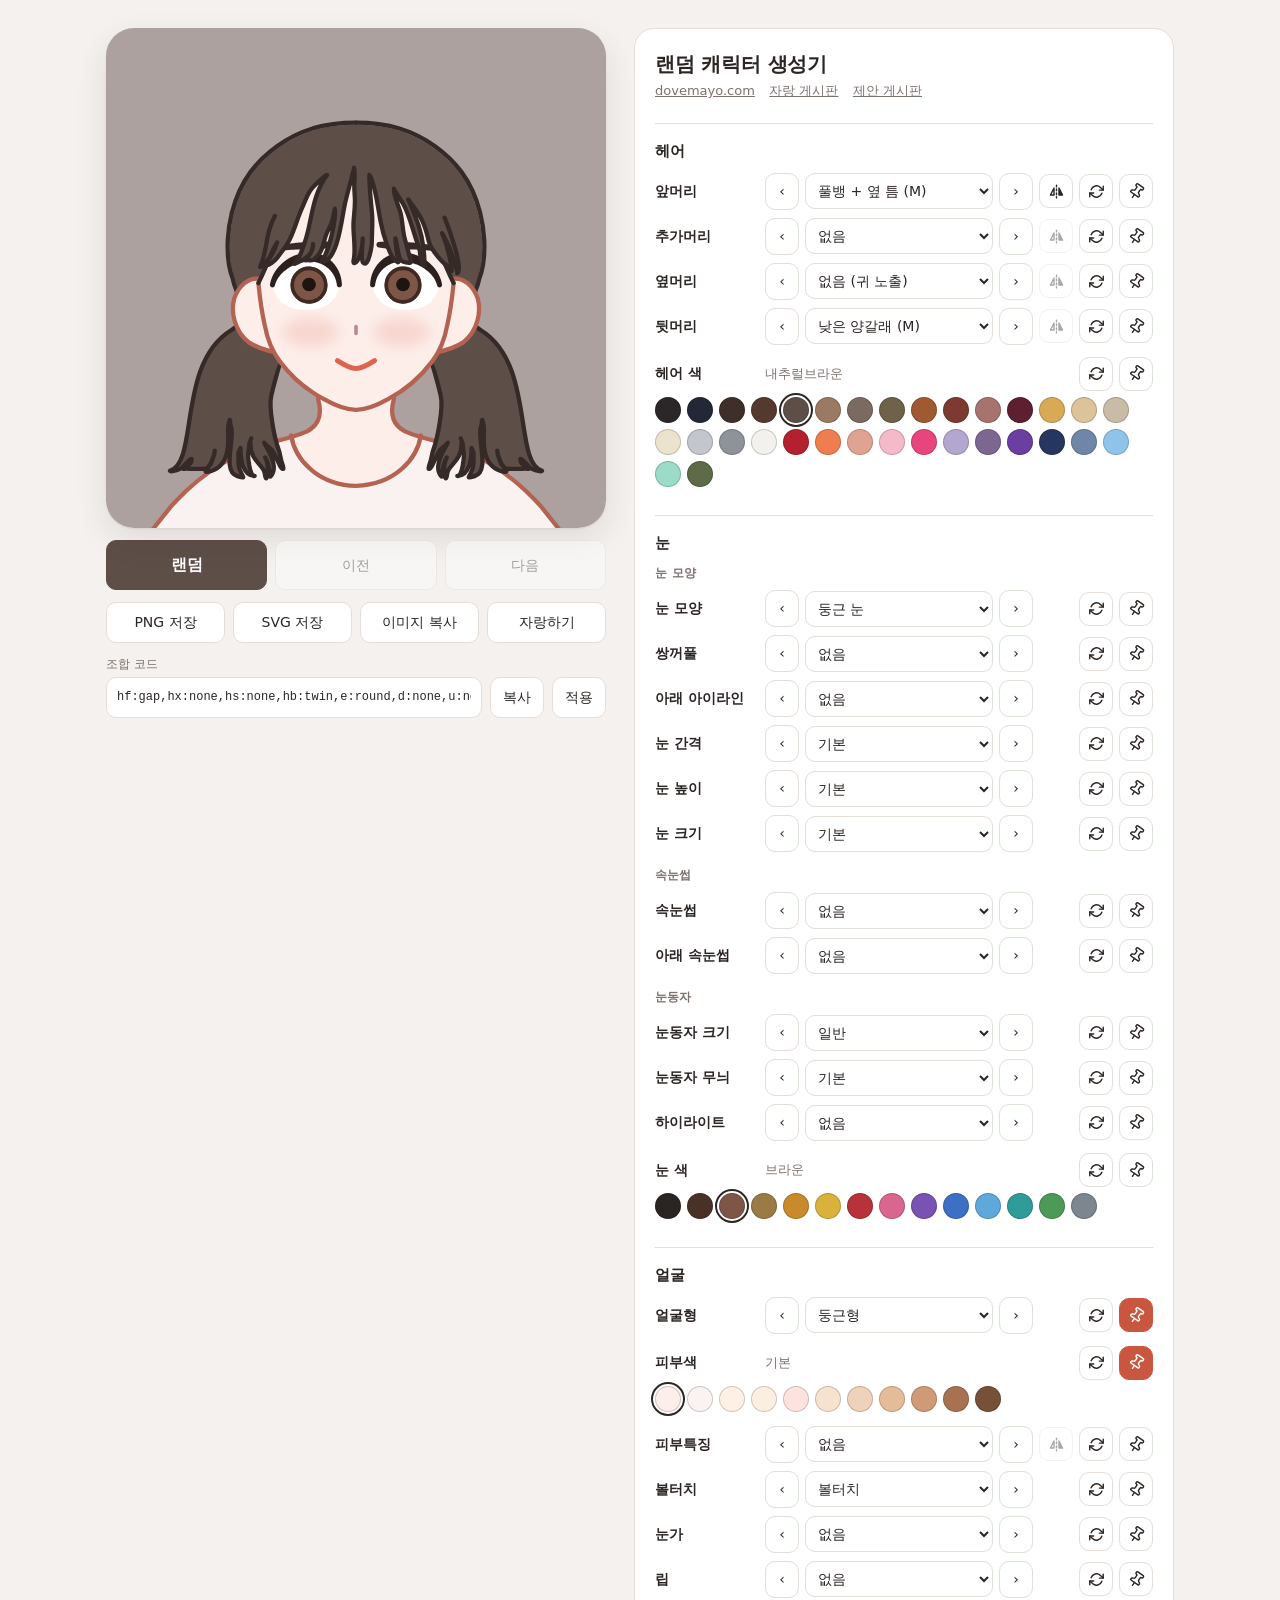
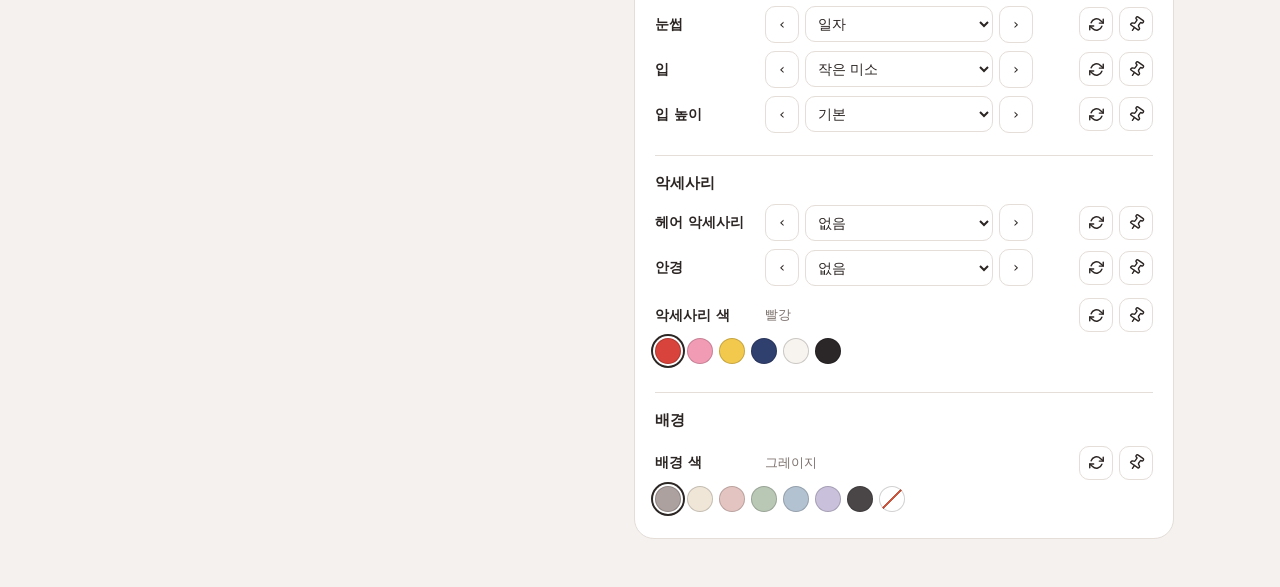
==== index.html @ 331a9b40 "Owner's parts renamed to English ids and regrouped; flip stays as set; 4x4 sample sheet in the local" ====
<!doctype html>
<html lang="ko">
<head>
  <meta charset="utf-8">
  <meta name="viewport" content="width=device-width, initial-scale=1">
  <title>랜덤 캐릭터 생성기</title>
  <link rel="stylesheet" href="css/style.css">
</head>
<body>
  <main class="app">
    <section class="stage">
      <div class="preview-wrap">
        <div id="preview" class="preview" aria-label="캐릭터 미리보기"></div>
        <!-- 휴대폰에서만 보이는 카드 위 버튼 (카드 아래 버튼 대신) -->
        <div class="card-tools left">
          <button id="ico-random" class="ico" type="button" aria-label="랜덤" title="랜덤"><svg viewBox="0 0 24 24" aria-hidden="true"><path d="M21.5 4.5v5.5H16"/><path d="M2.5 19.5V14H8"/><path d="M4.4 9.5A8 8 0 0 1 17.6 6.3L21.5 10M2.5 14l3.9 3.7a8 8 0 0 0 13.2-3.2"/></svg></button>
        </div>
        <div class="card-tools right">
          <button id="ico-prev" class="ico" type="button" aria-label="이전 캐릭터" title="이전"><svg viewBox="0 0 24 24" aria-hidden="true"><path d="M9 7 4 12l5 5"/><path d="M4 12h10a6 6 0 0 1 6 6"/></svg></button>
          <button id="ico-show" class="ico" type="button" aria-label="자랑 게시판에 올리기" title="자랑하기"><svg viewBox="0 0 24 24" aria-hidden="true"><path d="M12 15V4"/><path d="m7.5 8.5 4.5-4.5 4.5 4.5"/><path d="M5 13v5a2 2 0 0 0 2 2h10a2 2 0 0 0 2-2v-5"/></svg></button>
          <button id="ico-copy" class="ico" type="button" aria-label="이미지 복사" title="이미지 복사"><svg viewBox="0 0 24 24" aria-hidden="true"><rect x="9" y="9" width="11" height="11" rx="2.5"/><path d="M15 9V6.5A2.5 2.5 0 0 0 12.5 4h-6A2.5 2.5 0 0 0 4 6.5v6A2.5 2.5 0 0 0 6.5 15H9"/></svg></button>
        </div>
        <p id="status" class="toast" role="status"></p>
      </div>

      <div class="actions">
        <button id="btn-random" class="primary" type="button" title="단축키: 스페이스">랜덤</button>
        <button id="btn-prev" type="button" title="이전 캐릭터 (←)">이전</button>
        <button id="btn-next" type="button" title="다음 캐릭터 (→)">다음</button>
      </div>

      <div class="actions four">
        <button id="btn-png" type="button">PNG 저장</button>
        <button id="btn-svg" type="button">SVG 저장</button>
        <button id="btn-copy-image" type="button" title="왼쪽 위에 dovemayo.com 이 작게 들어간 이미지를 복사합니다">이미지 복사</button>
        <button id="btn-show" type="button" title="자랑 게시판에 이 캐릭터를 올립니다">자랑하기</button>
      </div>

      <div id="build-bar" class="build-bar" hidden>
        <button id="btn-build" type="button">빌드</button>
        <button id="btn-items" type="button">항목 편집</button>
        <button id="btn-sheet" type="button">4×4 샘플</button>
        <span id="build-status" class="status">parts 폴더를 저장하면 자동으로 빌드됩니다.</span>
      </div>

      <div class="code">
        <label for="code">조합 코드</label>
        <div class="code-row">
          <input id="code" type="text" spellcheck="false" autocomplete="off">
          <button id="btn-copy" type="button">복사</button>
          <button id="btn-apply" type="button">적용</button>
        </div>
      </div>
    </section>

    <aside class="panel">
      <header class="panel-head">
        <h1>랜덤 캐릭터 생성기</h1>
        <a class="repo" href="https://dovemayo.com/">dovemayo.com</a>
        <a class="repo" href="https://dovemayo.com/character/show/">자랑 게시판</a>
        <a class="repo" href="https://dovemayo.com/character/board/">제안 게시판</a>
      </header>
      <div id="groups"></div>
    </aside>
  </main>

  <dialog id="items-dialog" class="items-dialog">
    <form method="dialog" class="items-head">
      <h2>항목 편집</h2>
      <select id="items-cat" aria-label="항목"></select>
      <button id="items-folder" type="button">폴더 열기</button>
      <button value="close" aria-label="닫기">닫기</button>
    </form>
    <p class="items-help">이름·순서·랜덤 비중을 고치고 저장하세요. 파일을 폴더에 넣거나 빼도 다음 빌드 때 목록이 자동으로 맞춰집니다.</p>
    <div class="items-table-wrap">
      <table class="items-table">
        <thead><tr><th>순서</th><th>이름</th><th>파일</th><th>비중</th><th>기본</th><th></th></tr></thead>
        <tbody id="items-body"></tbody>
      </table>
    </div>
    <div class="items-foot">
      <span id="items-status" class="status"></span>
      <button id="items-save" type="button" class="primary">저장</button>
    </div>
  </dialog>

  <dialog id="sheet-dialog" class="sheet-dialog">
    <form method="dialog" class="items-head">
      <h2>4×4 샘플</h2>
      <button id="sheet-again" type="button">다시 뽑기</button>
      <button id="sheet-save" type="button" class="primary">samples 폴더에 저장</button>
      <button value="close" aria-label="닫기">닫기</button>
    </form>
    <p class="items-help">고정한 항목은 그대로 두고 16명을 뽑습니다. 얼굴을 누르면 그 캐릭터를 불러옵니다.</p>
    <div id="sheet-grid" class="sheet-grid"></div>
    <span id="sheet-status" class="status"></span>
  </dialog>

  <script src="js/core.js"></script>
  <script src="js/palettes.js"></script>
  <script src="js/parts-data.js"></script>
  <script src="js/app.js"></script>
</body>
</html>
---- css/style.css ----
:root {
  --page: #f4f1ee;
  --card: #ffffff;
  --ink: #2b2523;
  --muted: #7d726e;
  --rule: #e4ddd8;
  --accent: #5d4e48;
  --accent-ink: #ffffff;
  --on: #c9573f;
}

/* 복사한 이미지의 dovemayo.com 글자에 쓴다 (둘기마요고딕 소문자) */
@font-face {
  font-family: "Dovemayo Gothic";
  src: url("../fonts/dovemayo-gothic-latin.woff2") format("woff2");
  font-display: swap;
}

* { box-sizing: border-box; }

body {
  margin: 0;
  background: var(--page);
  color: var(--ink);
  font: 14px/1.5 "Pretendard", "Malgun Gothic", "Apple SD Gothic Neo", system-ui, sans-serif;
}

.app {
  display: grid;
  grid-template-columns: minmax(280px, 520px) minmax(320px, 540px);
  gap: 28px;
  justify-content: center;
  align-items: start;
  max-width: 1100px;
  margin: 0 auto;
  padding: 28px 16px 48px;
}

/* ---------- 미리보기 ---------- */
.stage { position: sticky; top: 20px; display: grid; gap: 12px; }

.preview {
  aspect-ratio: 1;
  border-radius: 28px;
  overflow: hidden;
  background:
    repeating-conic-gradient(#ebe6e2 0 25%, #f7f4f1 0 50%) 0 0 / 24px 24px;
  box-shadow: 0 1px 2px rgba(60, 40, 30, .08), 0 12px 32px rgba(60, 40, 30, .10);
}
.preview svg { display: block; width: 100%; height: 100%; }
.preview-wrap { position: relative; }

/* 카드 위 버튼: 휴대폰에서만 보인다 */
.card-tools { position: absolute; top: 10px; display: none; gap: 6px; }
.card-tools.left { left: 10px; }
.card-tools.right { right: 10px; }
.ico {
  width: 38px;
  height: 38px;
  padding: 0;
  display: grid;
  place-items: center;
  border-radius: 11px;
  border: 1px solid rgba(43, 37, 35, .10);
  background: rgba(255, 255, 255, .86);
  -webkit-tap-highlight-color: transparent;
}
.ico svg { width: 19px; height: 19px; fill: none; stroke: currentColor; stroke-width: 2; stroke-linecap: round; stroke-linejoin: round; }

/* 안내 글: 카드 아래쪽에 잠깐 뜬다 */
.toast {
  position: absolute;
  left: 50%;
  bottom: 12px;
  transform: translateX(-50%);
  margin: 0;
  padding: 5px 11px;
  border-radius: 9px;
  background: rgba(43, 37, 35, .84);
  color: #fff;
  font-size: 12px;
  white-space: nowrap;
  pointer-events: none;
}
.toast:empty { display: none; }

.actions { display: grid; grid-template-columns: repeat(3, 1fr); gap: 8px; }
.actions.four { grid-template-columns: repeat(4, 1fr); }
.actions.four button { padding-inline: 4px; white-space: nowrap; }

button {
  font: inherit;
  color: var(--ink);
  background: var(--card);
  border: 1px solid var(--rule);
  border-radius: 10px;
  padding: 9px 12px;
  cursor: pointer;
}
button:hover { border-color: #c9beb8; }
button:active { transform: translateY(1px); }
button:disabled { opacity: .4; cursor: default; }
button:focus-visible, select:focus-visible, input:focus-visible {
  outline: 2px solid var(--on);
  outline-offset: 2px;
}

button.primary {
  background: var(--accent);
  border-color: var(--accent);
  color: var(--accent-ink);
  font-weight: 700;
  font-size: 16px;
  padding: 12px;
}
button.primary:hover { background: #4d403b; }

.build-bar { display: flex; align-items: center; gap: 10px; }
.build-bar .status { margin: 0; }
.build-bar[hidden] { display: none; }

.toggle { display: flex; align-items: center; gap: 8px; font-size: 13px; color: var(--muted); cursor: pointer; }
.toggle input { width: 16px; height: 16px; accent-color: var(--accent); }

.code label { display: block; font-size: 12px; color: var(--muted); margin-bottom: 4px; }
.code-row { display: grid; grid-template-columns: 1fr auto auto; gap: 8px; }
.code input {
  min-width: 0;
  font: 12px/1.4 ui-monospace, Consolas, monospace;
  color: var(--ink);
  background: var(--card);
  border: 1px solid var(--rule);
  border-radius: 10px;
  padding: 9px 10px;
}
.status { min-height: 1.5em; margin: 6px 0 0; font-size: 12px; color: var(--muted); }

/* ---------- 패널 ---------- */
.panel {
  background: var(--card);
  border: 1px solid var(--rule);
  border-radius: 20px;
  padding: 20px;
}
.panel-head h1 { margin: 0; font-size: 20px; letter-spacing: -.01em; }
.panel-head p { margin: 2px 0 0; color: var(--muted); font-size: 13px; }
.panel h2 {
  margin: 22px 0 10px;
  padding-top: 16px;
  border-top: 1px solid var(--rule);
  font-size: 15px;
  font-weight: 700;
  color: var(--ink);
}

.panel h3 {
  margin: 14px 0 8px;
  font-size: 12px;
  font-weight: 700;
  color: var(--muted);
  letter-spacing: .02em;
}
.panel h2 + h3 { margin-top: 0; }
.panel-head .repo { display: inline-block; margin: 2px 10px 0 0; font-size: 13px; color: var(--muted); }

.rows { display: grid; gap: 8px; }

.row {
  display: grid;
  grid-template-columns: 104px 34px 1fr 34px auto;
  gap: 6px;
  align-items: center;
}
.row .name, .color-head .name { font-weight: 600; white-space: nowrap; }

.row select {
  width: 100%;
  min-width: 0;
  font: inherit;
  color: var(--ink);
  background: var(--card);
  border: 1px solid var(--rule);
  border-radius: 10px;
  padding: 8px 8px;
}

.row button { padding: 7px 0; }
.row .step { width: 34px; }
.row .file { padding: 7px 10px; font-size: 12px; white-space: nowrap; }
.row .tools { display: flex; gap: 6px; }
.tool, .tool-gap { width: 34px; height: 34px; flex: none; }
.row .tool, .color-head .tool { padding: 0; display: grid; place-items: center; }
.tool svg { width: 17px; height: 17px; fill: none; stroke: currentColor; stroke-width: 2; stroke-linecap: round; stroke-linejoin: round; }
.tool:disabled { opacity: .28; cursor: default; }
.flip.idle { opacity: .4; }
.flip[aria-pressed="true"] { background: var(--accent); border-color: var(--accent); color: #fff; }

.lock[aria-pressed="true"] {
  background: var(--on);
  border-color: var(--on);
  color: #fff;
}

/* ---------- 색 ---------- */
.color-row { display: grid; gap: 6px; padding: 4px 0 6px; }
.color-head {
  display: grid;
  grid-template-columns: 104px 1fr auto auto;
  gap: 6px;
  align-items: center;
}
.color-head .picked { color: var(--muted); font-size: 13px; }

.swatches { display: flex; flex-wrap: wrap; gap: 6px; }
.swatch {
  width: 26px;
  height: 26px;
  padding: 0;
  border-radius: 50%;
  border: 1px solid rgba(0, 0, 0, .18);
}
.swatch[aria-pressed="true"] {
  box-shadow: 0 0 0 2px var(--card), 0 0 0 4px var(--ink);
}
.swatch.none {
  background:
    linear-gradient(135deg, transparent 46%, #c9573f 46% 54%, transparent 54%),
    #fff;
}

/* ---------- 휴대폰 ----------
   얼굴 카드는 화면 위에 붙어 있고, 버튼은 카드 위의 아이콘 셋뿐이다 (랜덤 / 이전 · 이미지 복사).
   항목은 한 줄에 하나: 이름 · 선택 · 랜덤 · 고정 */
@media (max-width: 760px) {
  .app { grid-template-columns: minmax(0, 1fr); gap: 10px; padding: 0 12px 40px; }
  .stage {
    position: sticky;
    top: 0;
    z-index: 5;
    display: block;
    margin: 0 -12px;
    padding: 10px 12px 8px;
    background: var(--page);
    box-shadow: 0 6px 10px -8px rgba(60, 40, 30, .35);
  }
  .preview-wrap { width: min(100%, 42vh, 400px); width: min(100%, 42svh, 400px); margin: 0 auto; }
  .preview { border-radius: 22px; box-shadow: 0 1px 2px rgba(60, 40, 30, .08); }
  .stage .actions, .stage .code, .stage .build-bar { display: none; }
  .card-tools { display: flex; }

  .panel { padding: 14px 12px; border-radius: 16px; }
  .panel-head h1 { font-size: 17px; }
  .panel h2 { margin: 16px 0 8px; padding-top: 12px; }
  .panel h3 { margin: 10px 0 6px; }
  .rows { gap: 6px; }
  .row { grid-template-columns: 82px minmax(0, 1fr) auto; gap: 5px; }
  .row .tools { gap: 5px; }
  .tool-gap { display: none; }
  .row .step { display: none; }
  .row .name, .color-head .name { font-size: 13px; overflow: hidden; text-overflow: ellipsis; }
  .row select { padding: 7px 4px; }
  .row .file { padding: 7px 8px; }
  .color-head { grid-template-columns: 82px minmax(0, 1fr) auto auto; gap: 5px; }
  .swatch { width: 28px; height: 28px; }
}

/* ---------- 항목 편집 ---------- */
.items-dialog {
  width: min(760px, calc(100vw - 32px));
  max-height: calc(100vh - 48px);
  border: 1px solid var(--rule);
  border-radius: 16px;
  padding: 18px;
  background: var(--card);
  color: var(--ink);
}
.sheet-dialog { width: min(820px, calc(100vw - 32px)); max-height: calc(100vh - 32px); border: 1px solid var(--rule); border-radius: 18px; padding: 16px; color: var(--ink); background: var(--card); }
.sheet-dialog::backdrop { background: rgba(40, 30, 25, .35); }
.sheet-dialog[open] { display: flex; flex-direction: column; gap: 10px; }
.sheet-grid { display: grid; grid-template-columns: repeat(4, 1fr); overflow: auto; border-radius: 12px; }
.sheet-grid button { padding: 0; border: 0; border-radius: 0; background: none; display: block; cursor: pointer; }
.sheet-grid svg { display: block; width: 100%; height: auto; }
.sheet-grid button:hover { filter: brightness(1.06); }
.items-dialog::backdrop { background: rgba(40, 30, 25, .35); }
.items-dialog[open] { display: flex; flex-direction: column; gap: 10px; }
.items-head { display: flex; align-items: center; gap: 8px; margin: 0; }
.items-head h2 { margin: 0 auto 0 0; font-size: 17px; }
.items-head select { font: inherit; padding: 7px 8px; border: 1px solid var(--rule); border-radius: 10px; background: var(--card); color: var(--ink); }
.items-help { margin: 0; font-size: 12px; color: var(--muted); }
.items-table-wrap { overflow: auto; border: 1px solid var(--rule); border-radius: 10px; }
.items-table { width: 100%; border-collapse: collapse; font-size: 13px; }
.items-table th { position: sticky; top: 0; background: #faf8f6; text-align: left; font-weight: 600; color: var(--muted); padding: 7px 8px; border-bottom: 1px solid var(--rule); }
.items-table td { padding: 5px 8px; border-bottom: 1px solid #f0ebe7; vertical-align: middle; }
.items-table input[type="text"] { width: 100%; min-width: 120px; font: inherit; padding: 6px 8px; border: 1px solid var(--rule); border-radius: 8px; }
.items-table input[type="number"] { width: 64px; font: inherit; padding: 6px; border: 1px solid var(--rule); border-radius: 8px; }
.items-table .file { font: 12px ui-monospace, Consolas, monospace; color: var(--muted); }
.items-table .order, .items-table .acts { white-space: nowrap; }
.items-table td button { padding: 4px 8px; font-size: 12px; }
.items-table button.danger { color: #b33a2a; }
.items-foot { display: flex; align-items: center; gap: 10px; justify-content: flex-end; }
.items-foot .status { margin: 0 auto 0 0; }
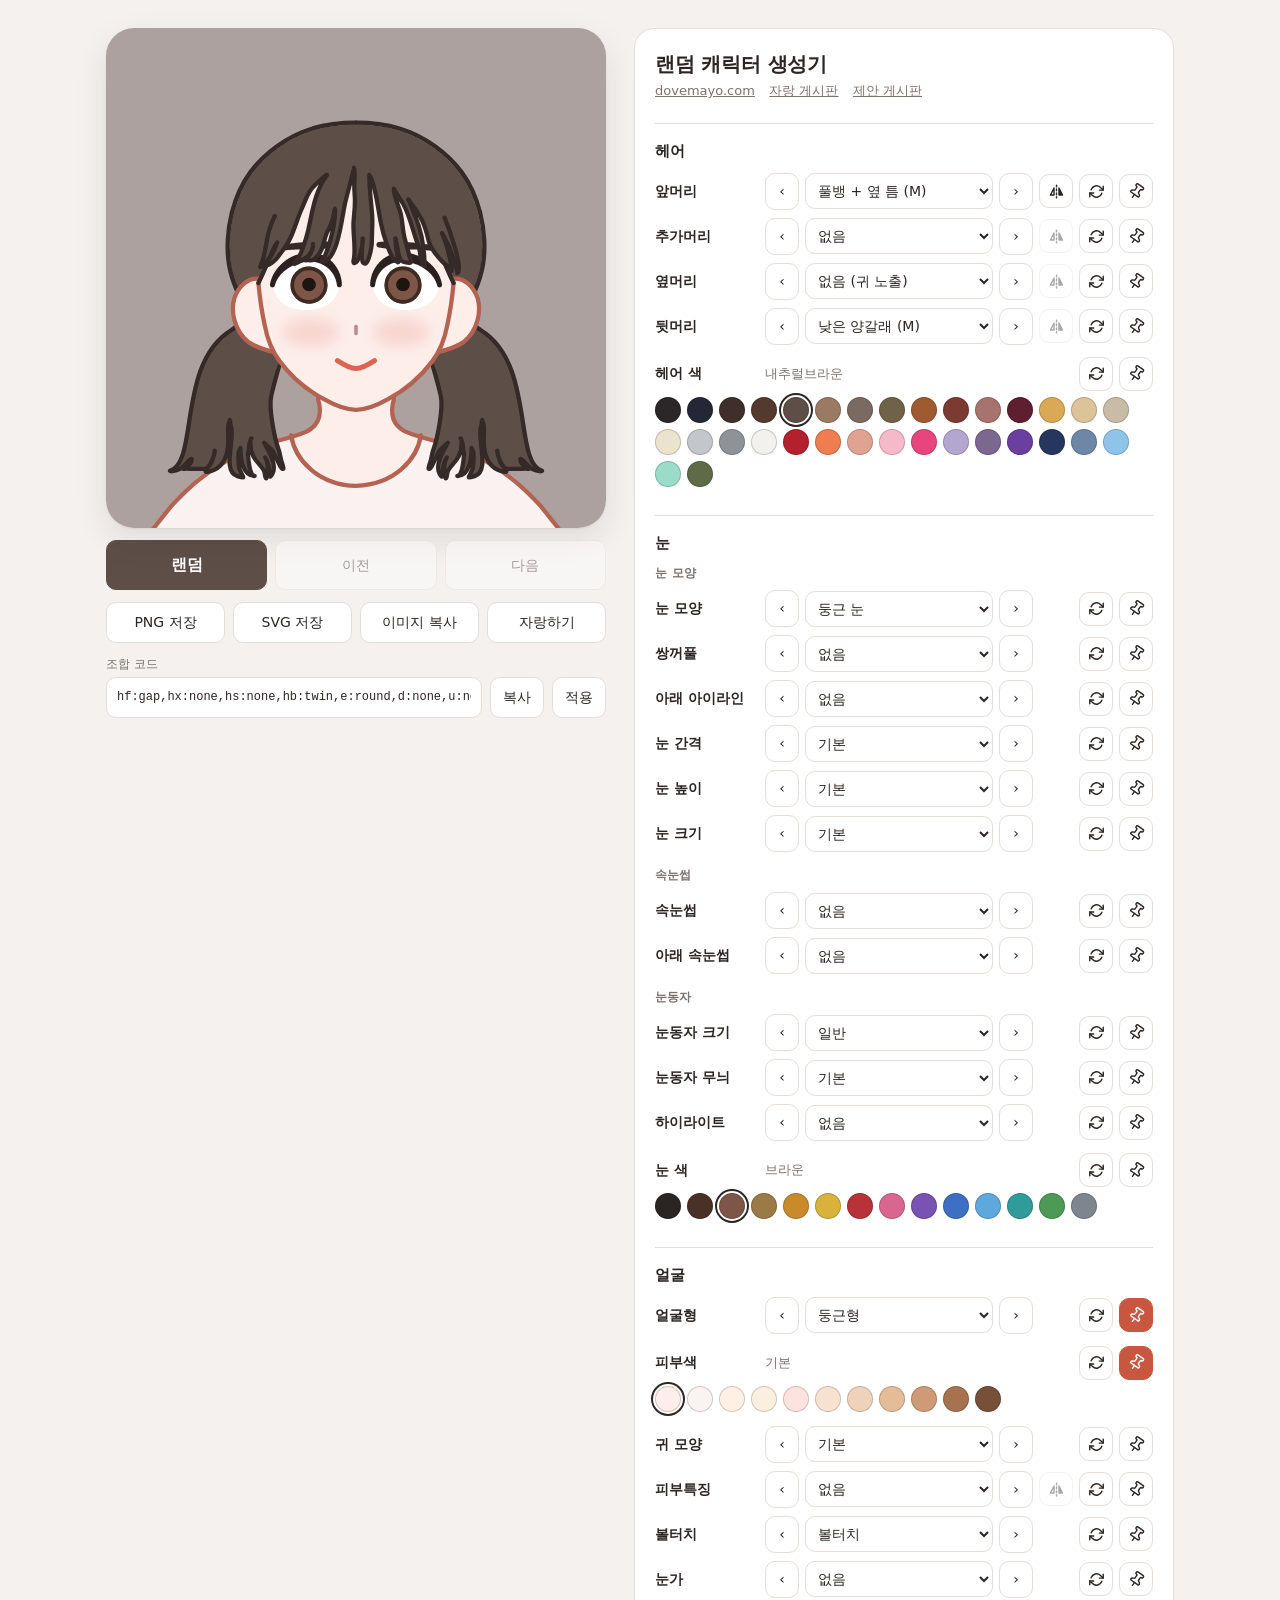
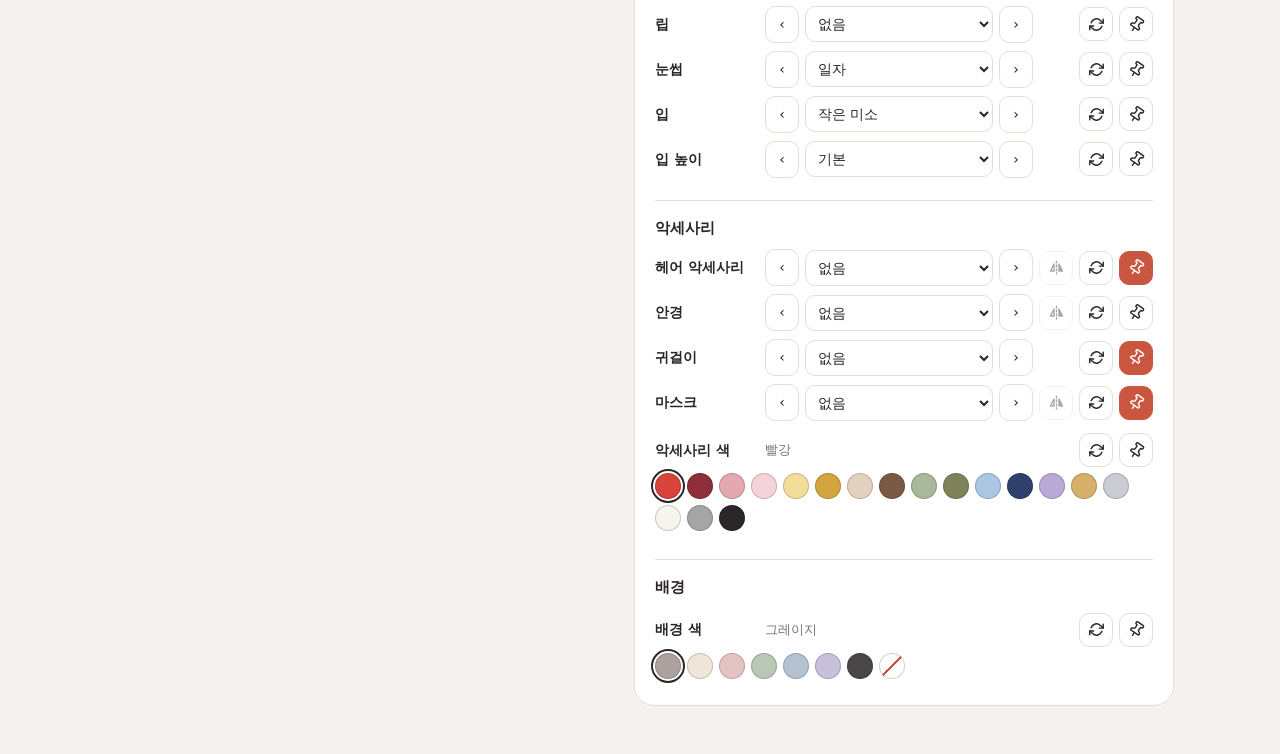
==== commit 473f30dd: "Hair accessory, earring and mask start locked at none; 4x4 sample: per-cell reroll, saved as 16 roun" ====
--- a/index.html
+++ b/index.html
@@ -91,7 +91,7 @@
       <button id="sheet-save" type="button" class="primary">samples 폴더에 저장</button>
       <button value="close" aria-label="닫기">닫기</button>
     </form>
-    <p class="items-help">고정한 항목은 그대로 두고 16명을 뽑습니다. 얼굴을 누르면 그 캐릭터를 불러옵니다.</p>
+    <p class="items-help">고정한 항목은 그대로 두고 16명을 뽑습니다. 얼굴을 누르면 그 캐릭터를 불러오고, 칸 왼쪽 위 버튼은 그 칸만 다시 뽑습니다.</p>
     <div id="sheet-grid" class="sheet-grid"></div>
     <span id="sheet-status" class="status"></span>
   </dialog>
--- a/css/style.css
+++ b/css/style.css
@@ -277,10 +277,13 @@
 .sheet-dialog { width: min(820px, calc(100vw - 32px)); max-height: calc(100vh - 32px); border: 1px solid var(--rule); border-radius: 18px; padding: 16px; color: var(--ink); background: var(--card); }
 .sheet-dialog::backdrop { background: rgba(40, 30, 25, .35); }
 .sheet-dialog[open] { display: flex; flex-direction: column; gap: 10px; }
-.sheet-grid { display: grid; grid-template-columns: repeat(4, 1fr); overflow: auto; border-radius: 12px; }
-.sheet-grid button { padding: 0; border: 0; border-radius: 0; background: none; display: block; cursor: pointer; }
-.sheet-grid svg { display: block; width: 100%; height: auto; }
-.sheet-grid button:hover { filter: brightness(1.06); }
+.sheet-grid { display: grid; grid-template-columns: repeat(4, 1fr); gap: 8px; overflow: auto; padding: 2px; }
+.sheet-cell { position: relative; border-radius: 14px; overflow: hidden; }
+.sheet-face { padding: 0; border: 0; border-radius: 0; background: none; display: block; width: 100%; cursor: pointer; }
+.sheet-face svg { display: block; width: 100%; height: auto; }
+.sheet-face:hover { filter: brightness(1.06); }
+.sheet-re { position: absolute; top: 6px; left: 6px; width: 28px; height: 28px; padding: 0; display: grid; place-items: center; border-radius: 9px; border: 1px solid rgba(43, 37, 35, .10); background: rgba(255, 255, 255, .86); }
+.sheet-re svg { width: 15px; height: 15px; }
 .items-dialog::backdrop { background: rgba(40, 30, 25, .35); }
 .items-dialog[open] { display: flex; flex-direction: column; gap: 10px; }
 .items-head { display: flex; align-items: center; gap: 8px; margin: 0; }
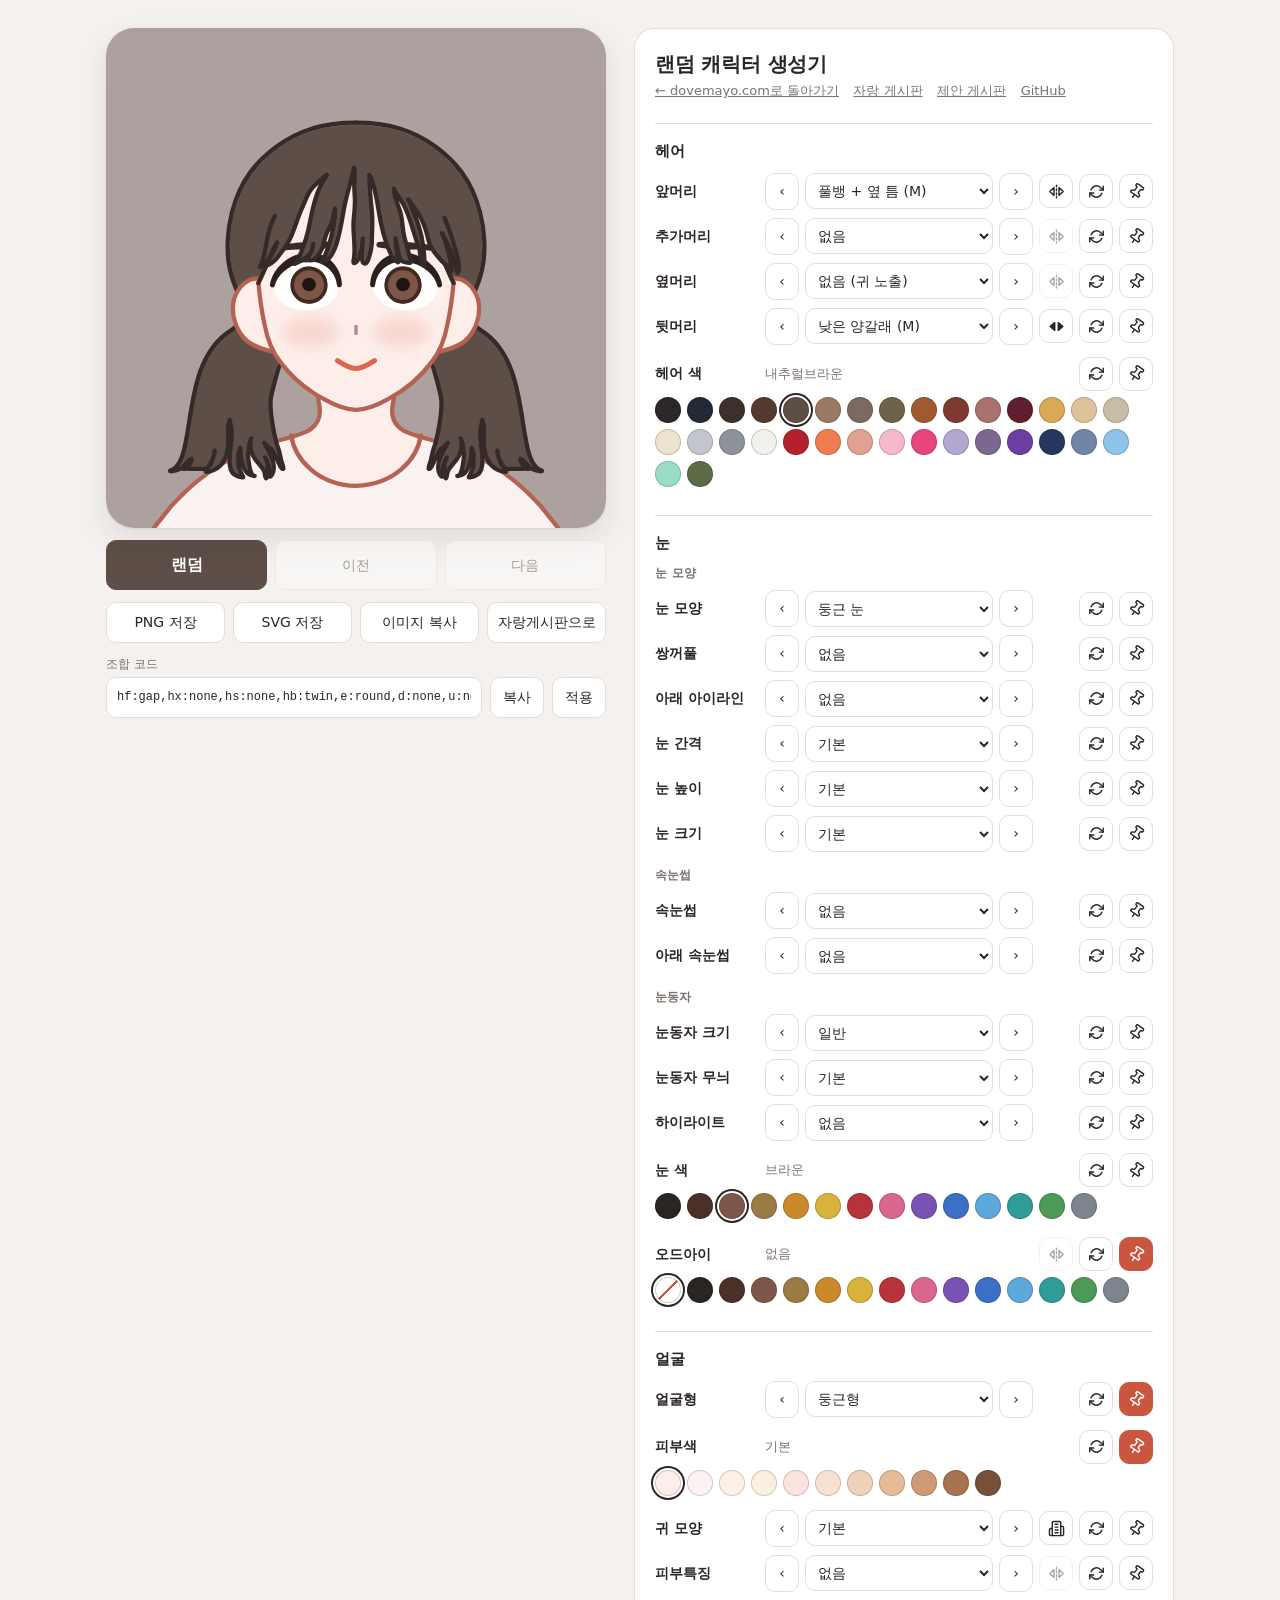
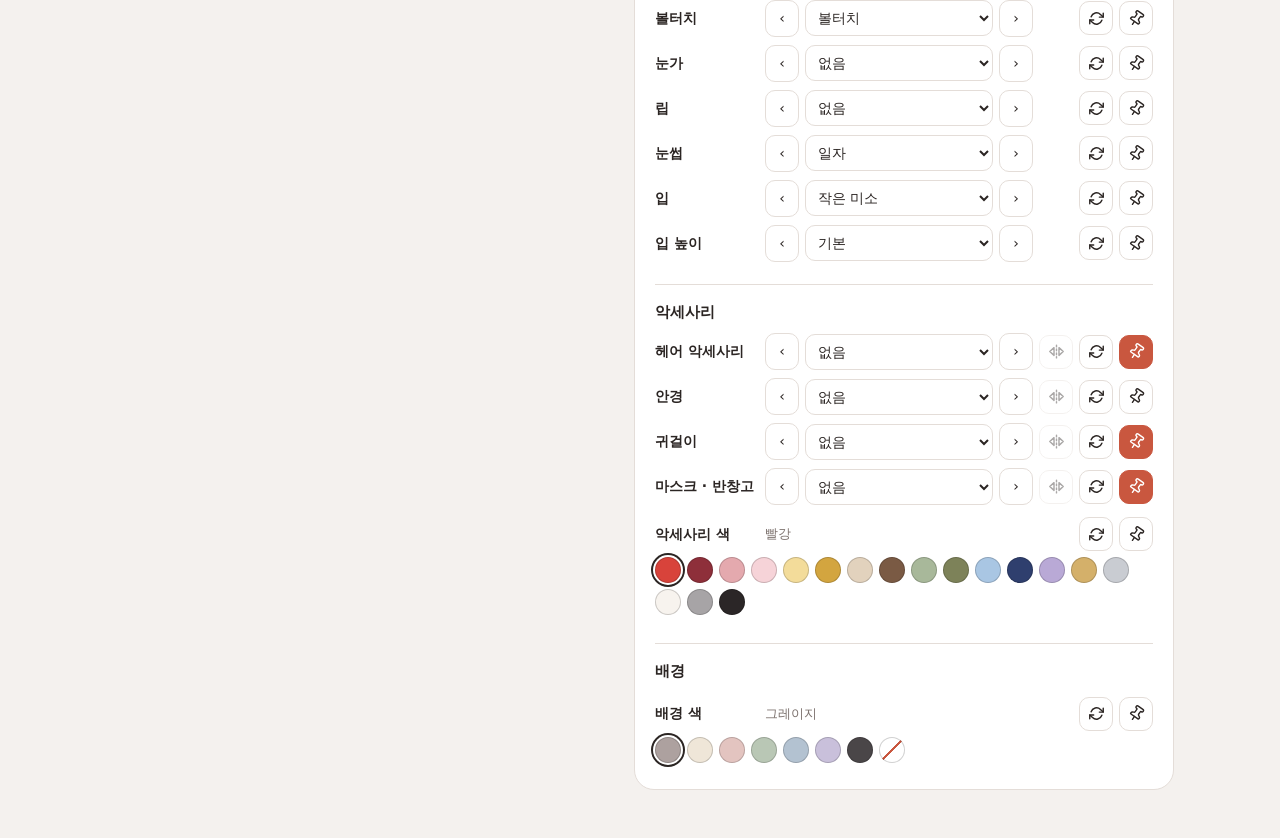
==== commit 29bfc878: "Flip button: mirror for full parts, both/left/right for half parts; odd-eye colour; bandage moved to" ====
--- a/index.html
+++ b/index.html
@@ -17,7 +17,7 @@
         </div>
         <div class="card-tools right">
           <button id="ico-prev" class="ico" type="button" aria-label="이전 캐릭터" title="이전"><svg viewBox="0 0 24 24" aria-hidden="true"><path d="M9 7 4 12l5 5"/><path d="M4 12h10a6 6 0 0 1 6 6"/></svg></button>
-          <button id="ico-show" class="ico" type="button" aria-label="자랑 게시판에 올리기" title="자랑하기"><svg viewBox="0 0 24 24" aria-hidden="true"><path d="M12 15V4"/><path d="m7.5 8.5 4.5-4.5 4.5 4.5"/><path d="M5 13v5a2 2 0 0 0 2 2h10a2 2 0 0 0 2-2v-5"/></svg></button>
+          <button id="ico-show" class="ico" type="button" aria-label="자랑 게시판으로 가서 올리기" title="자랑게시판으로"><svg viewBox="0 0 24 24" aria-hidden="true"><path d="M12 15V4"/><path d="m7.5 8.5 4.5-4.5 4.5 4.5"/><path d="M5 13v5a2 2 0 0 0 2 2h10a2 2 0 0 0 2-2v-5"/></svg></button>
           <button id="ico-copy" class="ico" type="button" aria-label="이미지 복사" title="이미지 복사"><svg viewBox="0 0 24 24" aria-hidden="true"><rect x="9" y="9" width="11" height="11" rx="2.5"/><path d="M15 9V6.5A2.5 2.5 0 0 0 12.5 4h-6A2.5 2.5 0 0 0 4 6.5v6A2.5 2.5 0 0 0 6.5 15H9"/></svg></button>
         </div>
         <p id="status" class="toast" role="status"></p>
@@ -33,7 +33,7 @@
         <button id="btn-png" type="button">PNG 저장</button>
         <button id="btn-svg" type="button">SVG 저장</button>
         <button id="btn-copy-image" type="button" title="왼쪽 위에 dovemayo.com 이 작게 들어간 이미지를 복사합니다">이미지 복사</button>
-        <button id="btn-show" type="button" title="자랑 게시판에 이 캐릭터를 올립니다">자랑하기</button>
+        <button id="btn-show" type="button" title="이 캐릭터를 들고 자랑 게시판으로 갑니다">자랑게시판으로</button>
       </div>
 
       <div id="build-bar" class="build-bar" hidden>
@@ -56,9 +56,10 @@
     <aside class="panel">
       <header class="panel-head">
         <h1>랜덤 캐릭터 생성기</h1>
-        <a class="repo" href="https://dovemayo.com/">dovemayo.com</a>
+        <a class="repo" href="https://dovemayo.com/">← dovemayo.com로 돌아가기</a>
         <a class="repo" href="https://dovemayo.com/character/show/">자랑 게시판</a>
         <a class="repo" href="https://dovemayo.com/character/board/">제안 게시판</a>
+        <a class="repo" href="https://github.com/oters1117-art/random-character-generator" target="_blank" rel="noopener">GitHub</a>
       </header>
       <div id="groups"></div>
     </aside>
--- a/css/style.css
+++ b/css/style.css
@@ -193,7 +193,7 @@
 .tool svg { width: 17px; height: 17px; fill: none; stroke: currentColor; stroke-width: 2; stroke-linecap: round; stroke-linejoin: round; }
 .tool:disabled { opacity: .28; cursor: default; }
 .flip.idle { opacity: .4; }
-.flip[aria-pressed="true"] { background: var(--accent); border-color: var(--accent); color: #fff; }
+.flip[aria-pressed="true"], .real[aria-pressed="true"] { background: var(--accent); border-color: var(--accent); color: #fff; }
 
 .lock[aria-pressed="true"] {
   background: var(--on);
@@ -203,13 +203,9 @@
 
 /* ---------- 색 ---------- */
 .color-row { display: grid; gap: 6px; padding: 4px 0 6px; }
-.color-head {
-  display: grid;
-  grid-template-columns: 104px 1fr auto auto;
-  gap: 6px;
-  align-items: center;
-}
-.color-head .picked { color: var(--muted); font-size: 13px; }
+.color-head { display: flex; gap: 6px; align-items: center; }
+.color-head .name { width: 104px; flex: none; }
+.color-head .picked { flex: 1; min-width: 0; color: var(--muted); font-size: 13px; }
 
 .swatches { display: flex; flex-wrap: wrap; gap: 6px; }
 .swatch {
@@ -260,7 +256,8 @@
   .row .name, .color-head .name { font-size: 13px; overflow: hidden; text-overflow: ellipsis; }
   .row select { padding: 7px 4px; }
   .row .file { padding: 7px 8px; }
-  .color-head { grid-template-columns: 82px minmax(0, 1fr) auto auto; gap: 5px; }
+  .color-head { gap: 5px; }
+  .color-head .name { width: 82px; }
   .swatch { width: 28px; height: 28px; }
 }
 
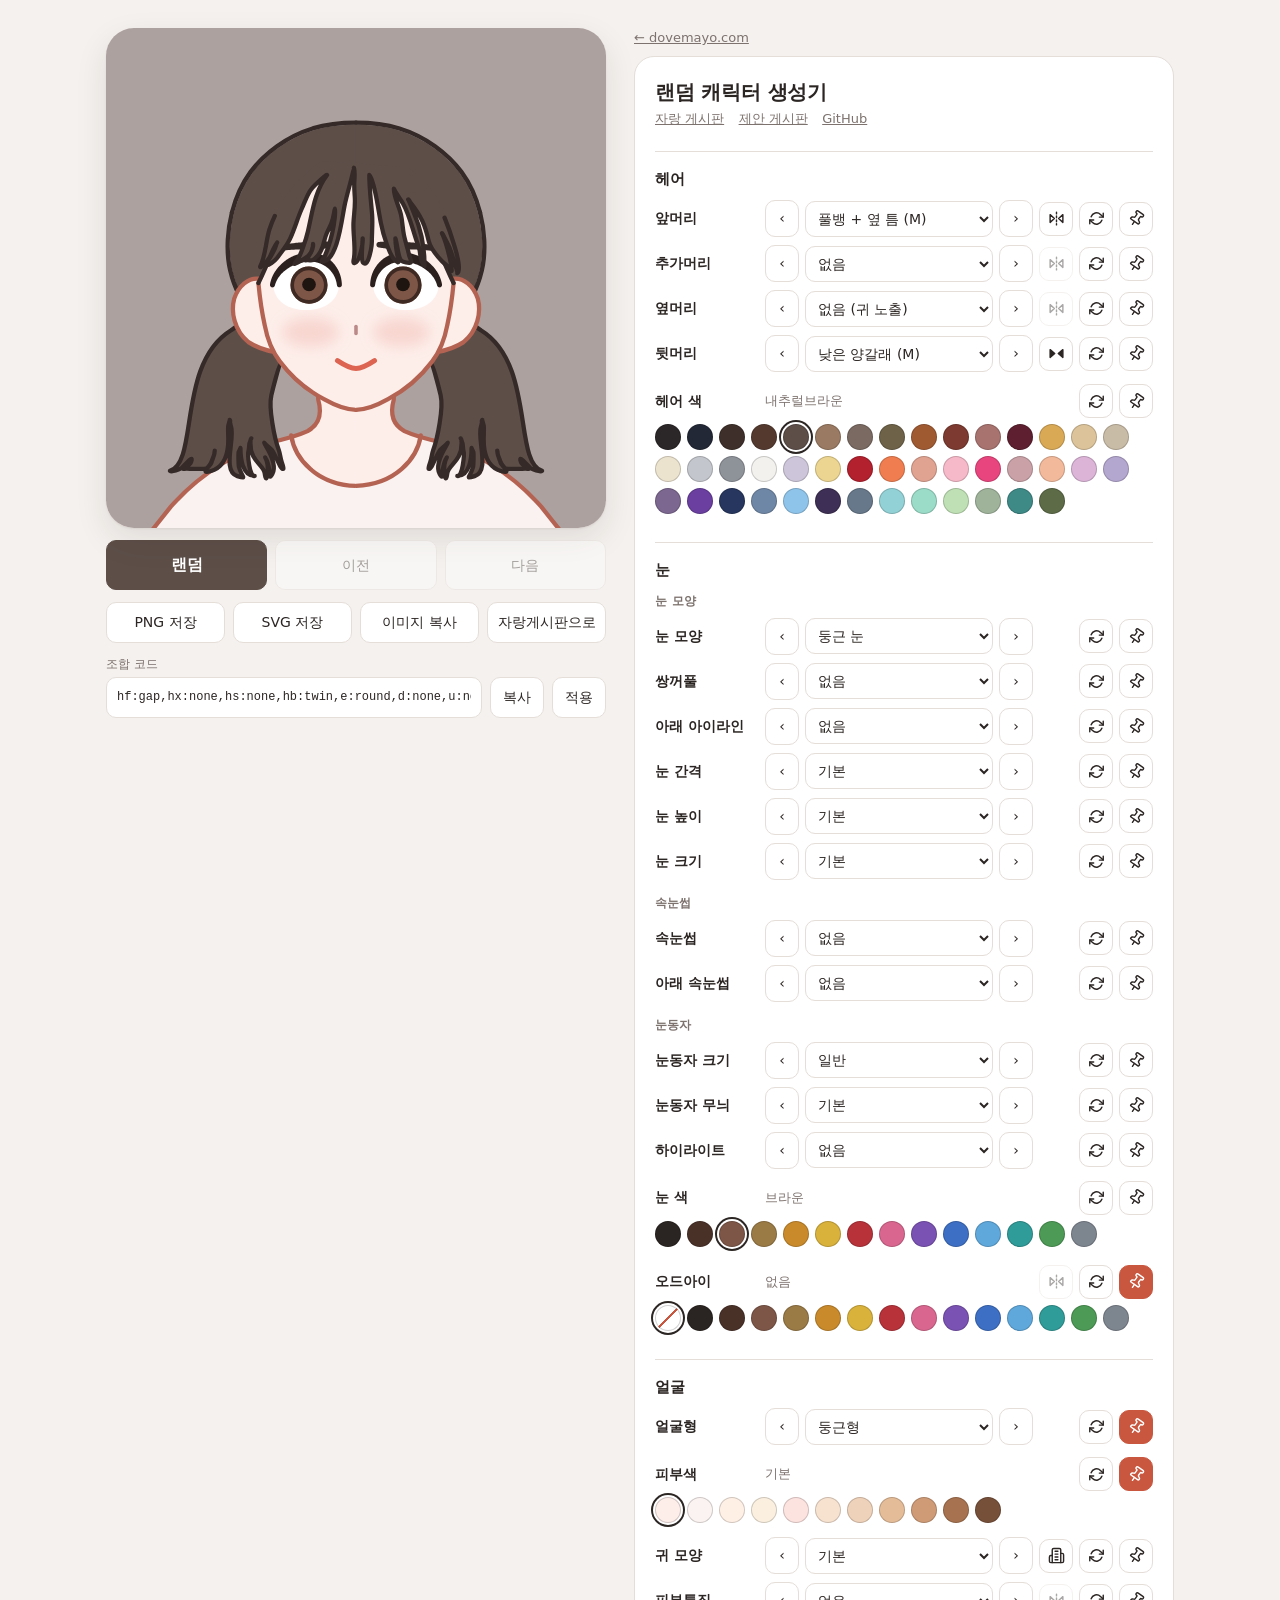
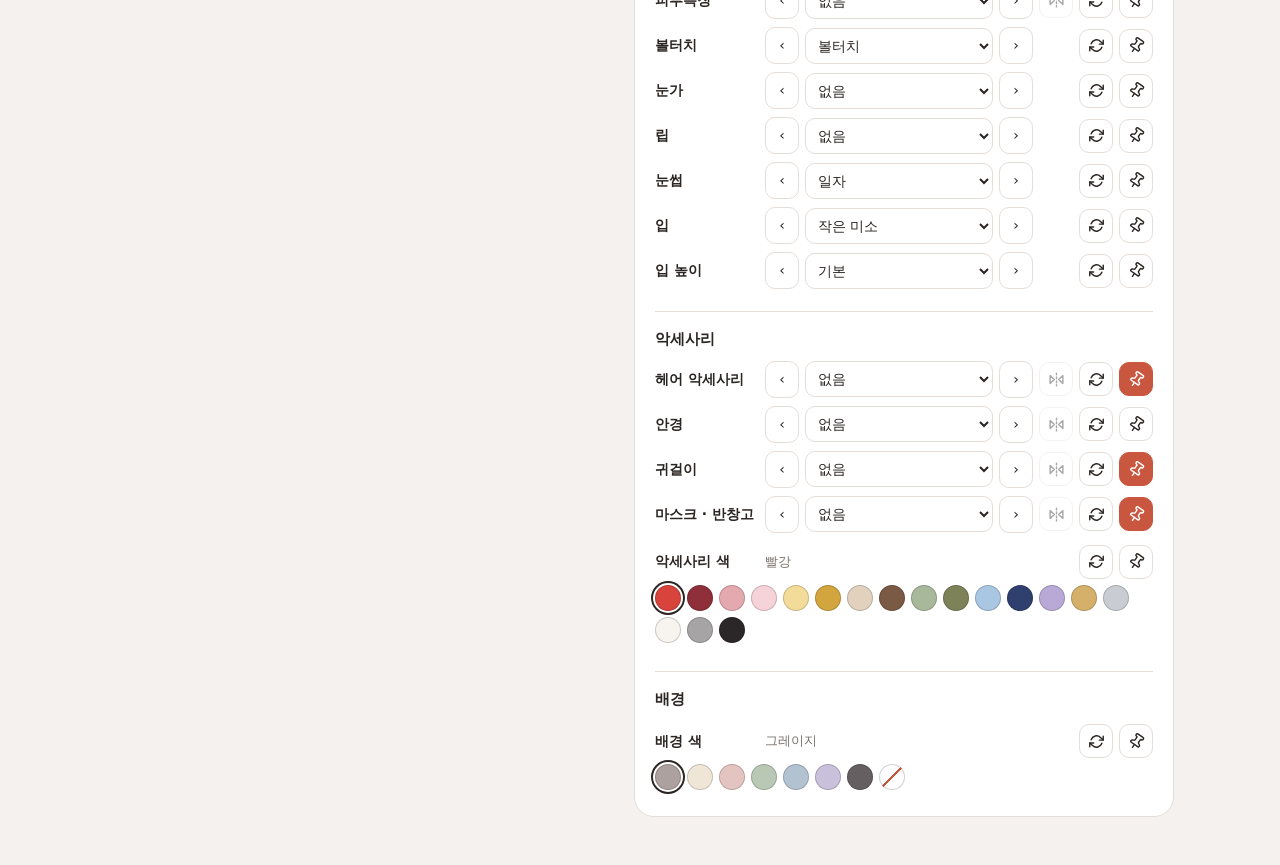
==== commit 9432875f: "Move the dovemayo.com link above the settings card Co-Authored-By: Claude Fable 5.2 <noreply@anthrop" ====
--- a/index.html
+++ b/index.html
@@ -9,18 +9,20 @@
 <body>
   <main class="app">
     <section class="stage">
-      <div class="preview-wrap">
-        <div id="preview" class="preview" aria-label="캐릭터 미리보기"></div>
-        <!-- 휴대폰에서만 보이는 카드 위 버튼 (카드 아래 버튼 대신) -->
-        <div class="card-tools left">
-          <button id="ico-random" class="ico" type="button" aria-label="랜덤" title="랜덤"><svg viewBox="0 0 24 24" aria-hidden="true"><path d="M21.5 4.5v5.5H16"/><path d="M2.5 19.5V14H8"/><path d="M4.4 9.5A8 8 0 0 1 17.6 6.3L21.5 10M2.5 14l3.9 3.7a8 8 0 0 0 13.2-3.2"/></svg></button>
+      <div class="preview-row">
+        <!-- 휴대폰에서만 보이는 버튼: 카드 양옆 여백에 놓인다 (카드 아래 버튼 대신). 왼쪽은 랜덤, 오른쪽은 이전·자랑·복사 -->
+        <div class="card-tools">
+          <button id="ico-random" class="ico go" type="button" aria-label="랜덤" title="랜덤"><svg viewBox="0 0 24 24" aria-hidden="true"><path d="M21.5 4.5v5.5H16"/><path d="M2.5 19.5V14H8"/><path d="M4.4 9.5A8 8 0 0 1 17.6 6.3L21.5 10M2.5 14l3.9 3.7a8 8 0 0 0 13.2-3.2"/></svg><span>랜덤</span></button>
         </div>
-        <div class="card-tools right">
-          <button id="ico-prev" class="ico" type="button" aria-label="이전 캐릭터" title="이전"><svg viewBox="0 0 24 24" aria-hidden="true"><path d="M9 7 4 12l5 5"/><path d="M4 12h10a6 6 0 0 1 6 6"/></svg></button>
-          <button id="ico-show" class="ico" type="button" aria-label="자랑 게시판으로 가서 올리기" title="자랑게시판으로"><svg viewBox="0 0 24 24" aria-hidden="true"><path d="M12 15V4"/><path d="m7.5 8.5 4.5-4.5 4.5 4.5"/><path d="M5 13v5a2 2 0 0 0 2 2h10a2 2 0 0 0 2-2v-5"/></svg></button>
-          <button id="ico-copy" class="ico" type="button" aria-label="이미지 복사" title="이미지 복사"><svg viewBox="0 0 24 24" aria-hidden="true"><rect x="9" y="9" width="11" height="11" rx="2.5"/><path d="M15 9V6.5A2.5 2.5 0 0 0 12.5 4h-6A2.5 2.5 0 0 0 4 6.5v6A2.5 2.5 0 0 0 6.5 15H9"/></svg></button>
+        <div class="preview-wrap">
+          <div id="preview" class="preview" aria-label="캐릭터 미리보기"></div>
+          <p id="status" class="toast" role="status"></p>
         </div>
-        <p id="status" class="toast" role="status"></p>
+        <div class="card-tools">
+          <button id="ico-prev" class="ico" type="button" aria-label="이전 캐릭터" title="이전"><svg viewBox="0 0 24 24" aria-hidden="true"><path d="M9 7 4 12l5 5"/><path d="M4 12h10a6 6 0 0 1 6 6"/></svg><span>이전</span></button>
+          <button id="ico-show" class="ico" type="button" aria-label="자랑 게시판으로 가서 올리기" title="자랑게시판으로"><svg viewBox="0 0 24 24" aria-hidden="true"><path d="M12 15V4"/><path d="m7.5 8.5 4.5-4.5 4.5 4.5"/><path d="M5 13v5a2 2 0 0 0 2 2h10a2 2 0 0 0 2-2v-5"/></svg><span>자랑</span></button>
+          <button id="ico-copy" class="ico" type="button" aria-label="이미지 복사" title="이미지 복사"><svg viewBox="0 0 24 24" aria-hidden="true"><rect x="9" y="9" width="11" height="11" rx="2.5"/><path d="M15 9V6.5A2.5 2.5 0 0 0 12.5 4h-6A2.5 2.5 0 0 0 4 6.5v6A2.5 2.5 0 0 0 6.5 15H9"/></svg><span>복사</span></button>
+        </div>
       </div>
 
       <div class="actions">
@@ -53,16 +55,18 @@
       </div>
     </section>
 
+    <div class="side">
+    <a class="back" href="https://dovemayo.com/">← dovemayo.com</a>
     <aside class="panel">
       <header class="panel-head">
         <h1>랜덤 캐릭터 생성기</h1>
-        <a class="repo" href="https://dovemayo.com/">← dovemayo.com로 돌아가기</a>
         <a class="repo" href="https://dovemayo.com/character/show/">자랑 게시판</a>
         <a class="repo" href="https://dovemayo.com/character/board/">제안 게시판</a>
         <a class="repo" href="https://github.com/oters1117-art/random-character-generator" target="_blank" rel="noopener">GitHub</a>
       </header>
       <div id="groups"></div>
     </aside>
+    </div>
   </main>
 
   <dialog id="items-dialog" class="items-dialog">
--- a/css/style.css
+++ b/css/style.css
@@ -50,22 +50,28 @@
 .preview svg { display: block; width: 100%; height: 100%; }
 .preview-wrap { position: relative; }
 
-/* 카드 위 버튼: 휴대폰에서만 보인다 */
-.card-tools { position: absolute; top: 10px; display: none; gap: 6px; }
-.card-tools.left { left: 10px; }
-.card-tools.right { right: 10px; }
+/* 카드 옆 버튼: 휴대폰에서만 보인다. 아이콘 아래에 작은 글씨 */
+.card-tools { display: none; }
 .ico {
-  width: 38px;
-  height: 38px;
+  width: 42px;
+  height: 46px;
   padding: 0;
-  display: grid;
-  place-items: center;
-  border-radius: 11px;
-  border: 1px solid rgba(43, 37, 35, .10);
-  background: rgba(255, 255, 255, .86);
+  display: flex;
+  flex-direction: column;
+  align-items: center;
+  justify-content: center;
+  gap: 2px;
+  border-radius: 12px;
+  border: 1px solid var(--rule);
+  background: #fff;
+  font-size: 10px;
+  line-height: 1.1;
   -webkit-tap-highlight-color: transparent;
 }
 .ico svg { width: 19px; height: 19px; fill: none; stroke: currentColor; stroke-width: 2; stroke-linecap: round; stroke-linejoin: round; }
+.ico:disabled { opacity: .4; }
+/* 랜덤: 화면의 랜덤 버튼과 같은 갈색으로만 구분한다 (그림자 없음) */
+.ico.go { background: var(--accent); border-color: var(--accent); color: #fff; font-weight: 600; }
 
 /* 안내 글: 카드 아래쪽에 잠깐 뜬다 */
 .toast {
@@ -136,6 +142,9 @@
 .status { min-height: 1.5em; margin: 6px 0 0; font-size: 12px; color: var(--muted); }
 
 /* ---------- 패널 ---------- */
+/* 설정 카드 위의 홈페이지 링크 */
+.side { display: grid; gap: 8px; min-width: 0; }
+.back { justify-self: start; font-size: 13px; color: var(--muted); }
 .panel {
   background: var(--card);
   border: 1px solid var(--rule);
@@ -225,7 +234,7 @@
 }
 
 /* ---------- 휴대폰 ----------
-   얼굴 카드는 화면 위에 붙어 있고, 버튼은 카드 위의 아이콘 셋뿐이다 (랜덤 / 이전 · 이미지 복사).
+   얼굴 카드는 화면 위에 붙어 있고, 버튼은 카드 양옆 여백의 아이콘 넷뿐이다 (왼쪽 랜덤, 오른쪽 이전 · 자랑 · 복사).
    항목은 한 줄에 하나: 이름 · 선택 · 랜덤 · 고정 */
 @media (max-width: 760px) {
   .app { grid-template-columns: minmax(0, 1fr); gap: 10px; padding: 0 12px 40px; }
@@ -239,10 +248,12 @@
     background: var(--page);
     box-shadow: 0 6px 10px -8px rgba(60, 40, 30, .35);
   }
-  .preview-wrap { width: min(100%, 42vh, 400px); width: min(100%, 42svh, 400px); margin: 0 auto; }
+  /* 버튼 기둥(42px) · 카드 · 버튼 기둥을 나란히 놓는다. 카드는 두 기둥만큼 줄어든다 */
+  .preview-row { display: flex; justify-content: center; align-items: stretch; gap: 6px; }
+  .preview-wrap { flex: none; width: min(calc(100% - 96px), 42vh, 400px); width: min(calc(100% - 96px), 42svh, 400px); }
   .preview { border-radius: 22px; box-shadow: 0 1px 2px rgba(60, 40, 30, .08); }
   .stage .actions, .stage .code, .stage .build-bar { display: none; }
-  .card-tools { display: flex; }
+  .card-tools { display: flex; flex-direction: column; gap: 6px; flex: none; }
 
   .panel { padding: 14px 12px; border-radius: 16px; }
   .panel-head h1 { font-size: 17px; }
